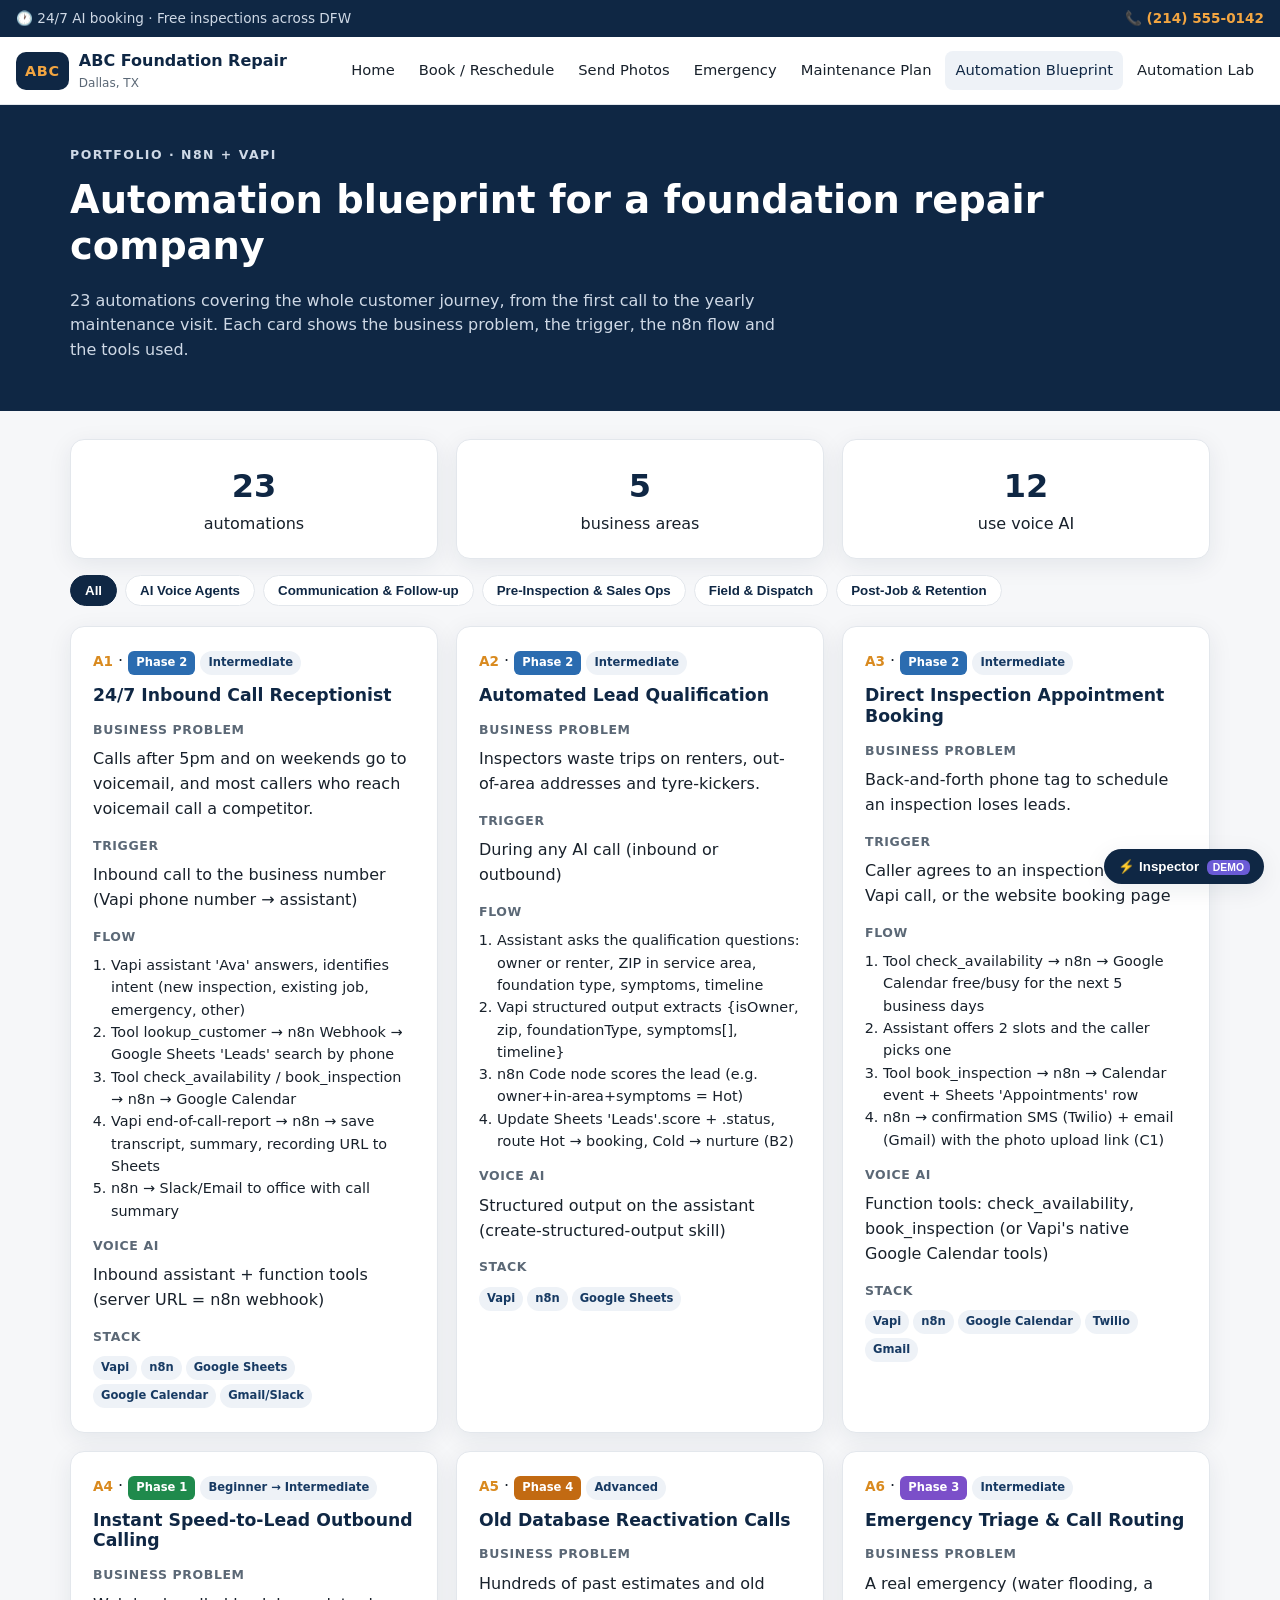
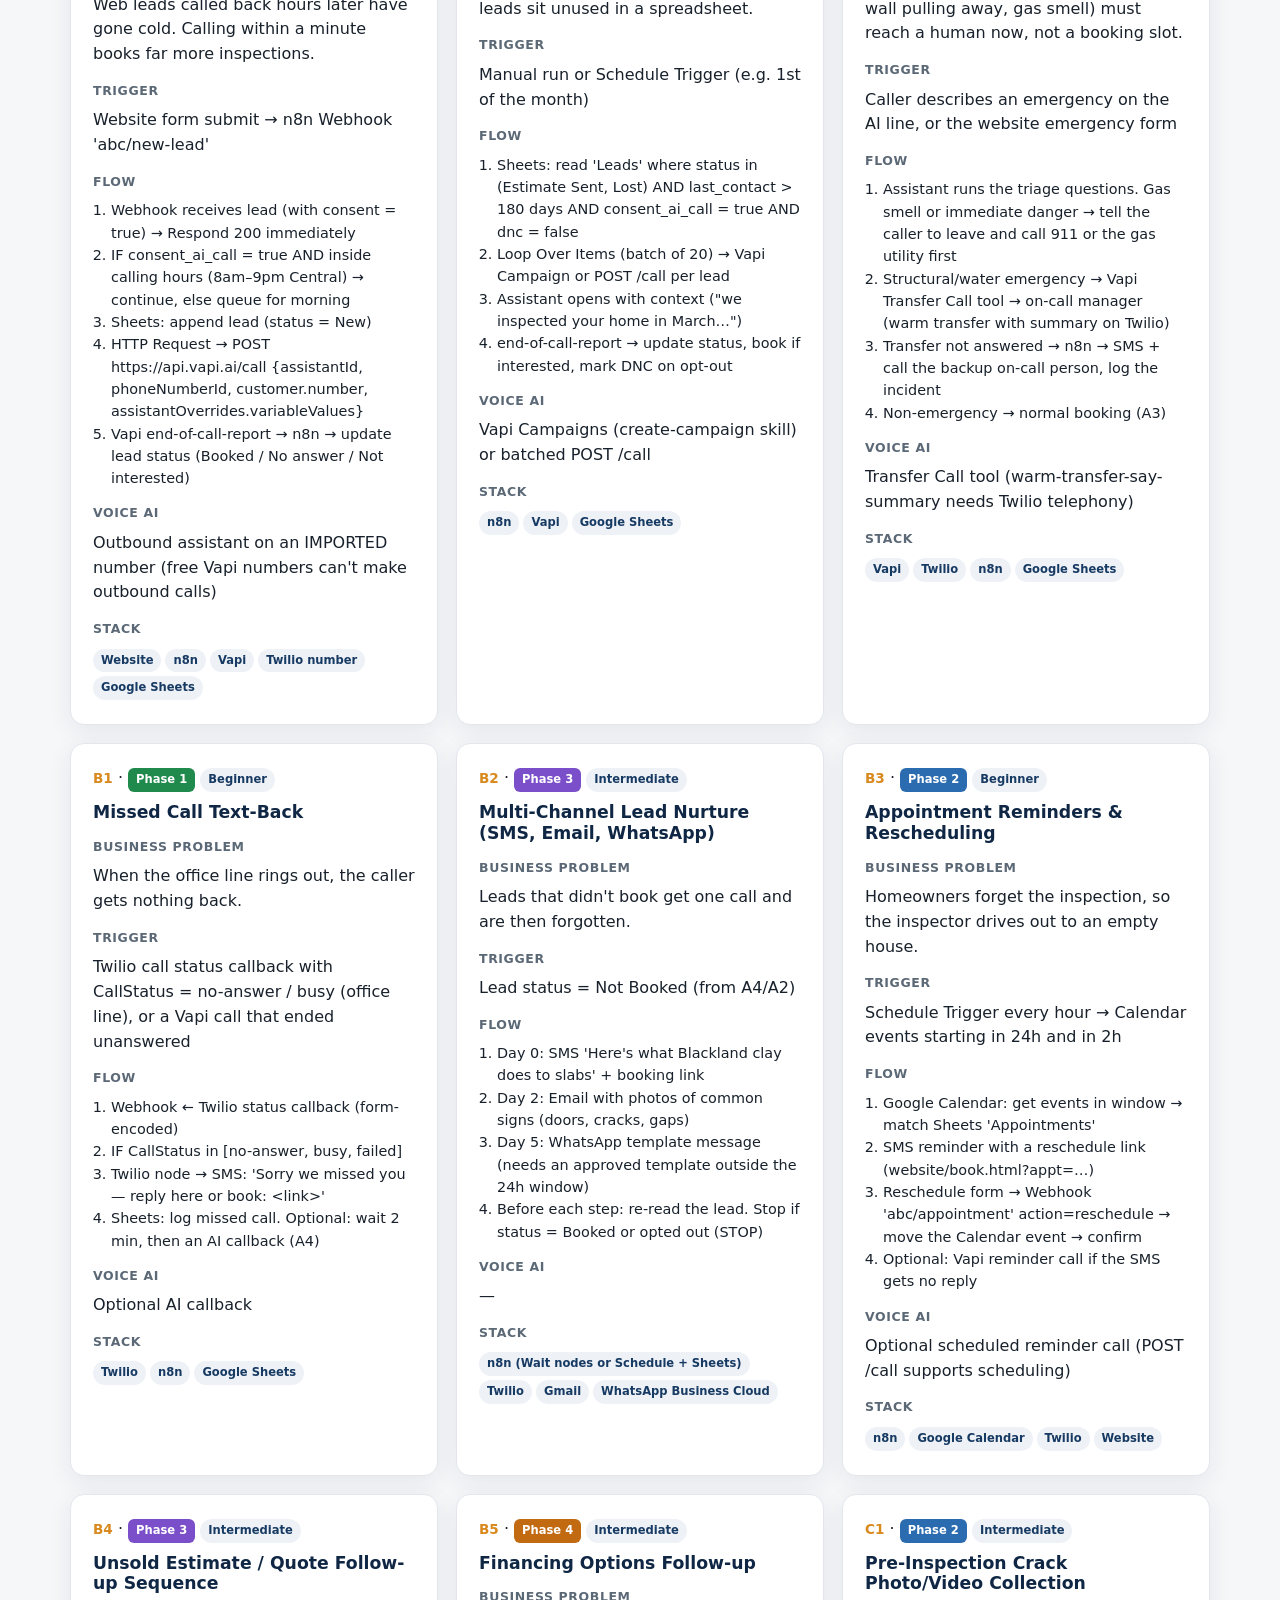
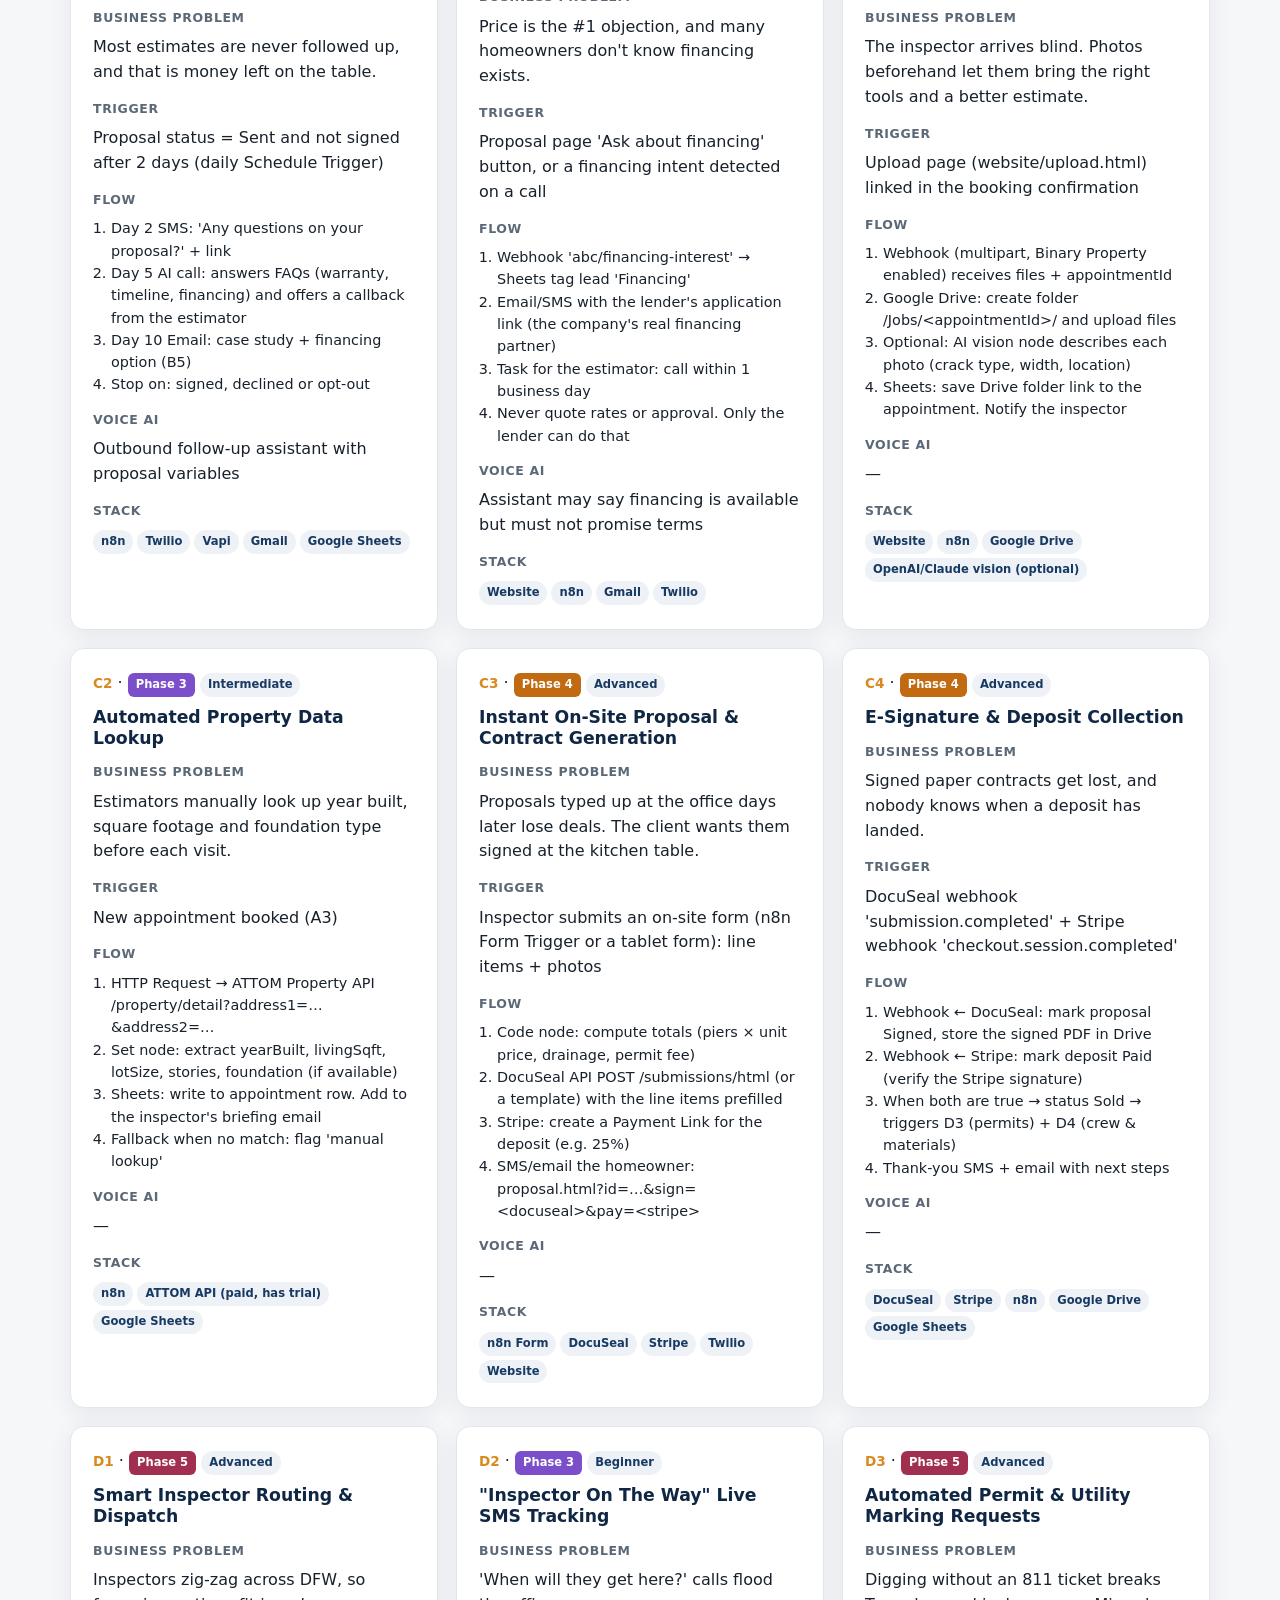
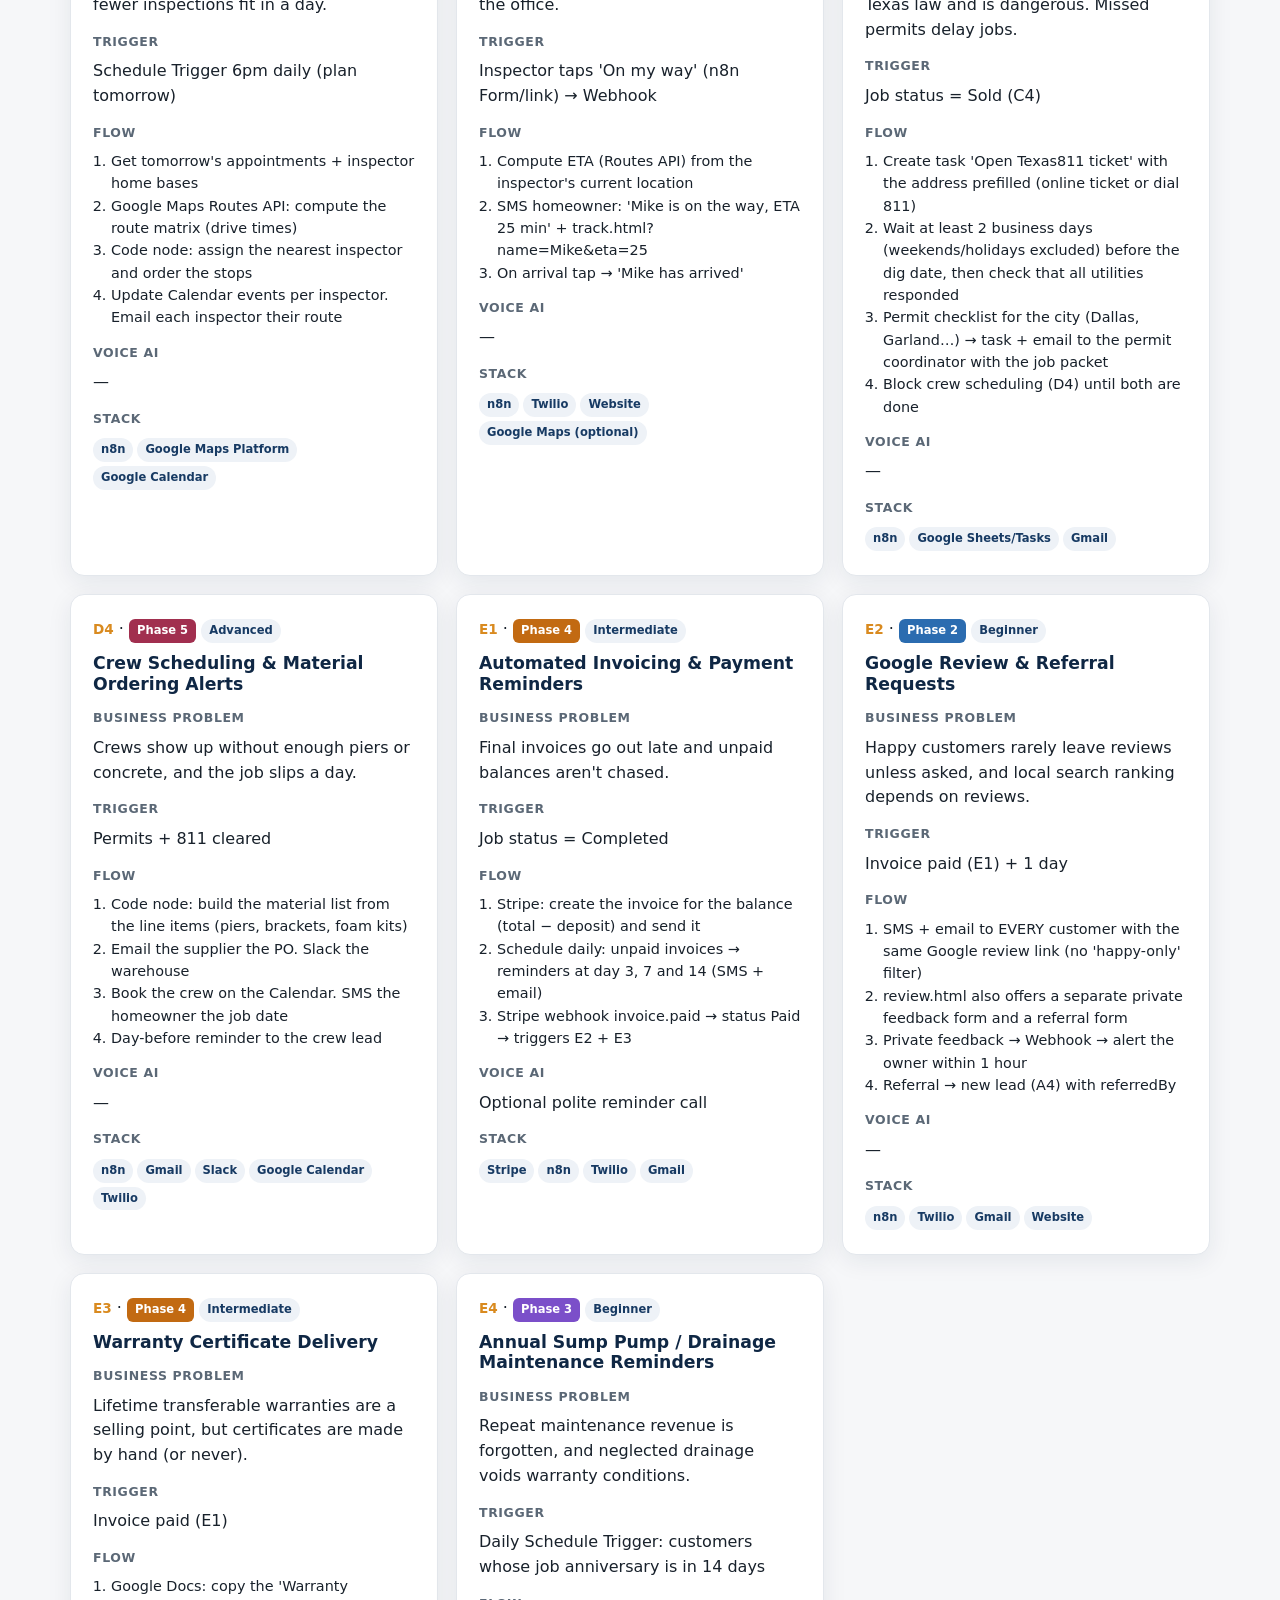
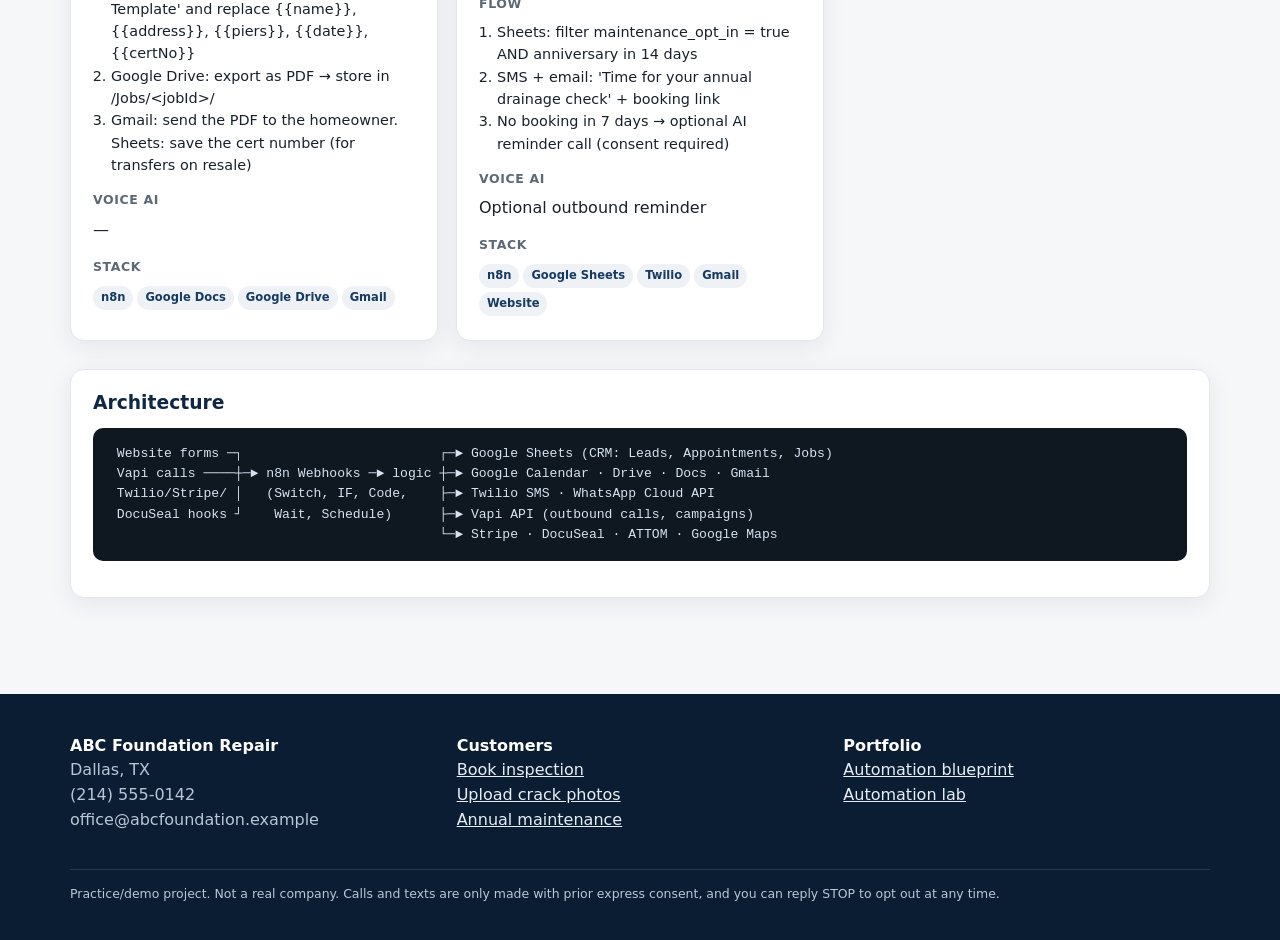
==== website/roadmap.html @ 09b23e8b "ABC Foundation Repair: practice website, Vapi prompt/tools and build docs Co-Authored-By: Claude Opu" ====
<!doctype html>
<html lang="en">
<head>
  <meta charset="utf-8"><meta name="viewport" content="width=device-width, initial-scale=1">
  <title>Automation Blueprint | ABC Foundation Repair</title>
  <link rel="stylesheet" href="assets/style.css">
</head>
<body>
<header id="site-header"></header>
<div class="page-head"><div class="container">
  <p class="eyebrow">Portfolio · n8n + Vapi</p>
  <h1>Automation blueprint for a foundation repair company</h1>
  <p>23 automations covering the whole customer journey, from the first call to the yearly maintenance visit. Each card shows the business problem, the trigger, the n8n flow and the tools used.</p>
</div></div>
<section style="padding-top:28px"><div class="container">
  <div class="grid-3" id="stats"></div>
  <div class="filters" id="filters"></div>
  <div class="grid-3" id="cards"></div>
  <div class="card" style="margin-top:28px">
    <h3>Architecture</h3>
<pre style="background:#0f1720;color:#d6e2f0;border-radius:10px;padding:16px;overflow:auto;font-size:.82rem">
 Website forms ─┐                         ┌─► Google Sheets (CRM: Leads, Appointments, Jobs)
 Vapi calls ────┼─► n8n Webhooks ─► logic ┼─► Google Calendar · Drive · Docs · Gmail
 Twilio/Stripe/ │   (Switch, IF, Code,    ├─► Twilio SMS · WhatsApp Cloud API
 DocuSeal hooks ┘    Wait, Schedule)      ├─► Vapi API (outbound calls, campaigns)
                                          └─► Stripe · DocuSeal · ATTOM · Google Maps
</pre>
  </div>
</div></section>
<footer id="site-footer"></footer>
<script src="assets/config.js"></script><script src="assets/automations.js"></script><script src="assets/app.js"></script>
<script>
  const A = ABC_AUTOMATIONS, cats = [...new Set(A.map(a => a.cat))];
  const e = ABC.escapeHtml;
  document.getElementById("stats").innerHTML = [
    [A.length, "automations"], [cats.length, "business areas"], [A.filter(a => a.vapi && a.vapi !== "—").length, "use voice AI"]
  ].map(([n, l]) => `<div class="card stat"><b>${n}</b>${l}</div>`).join("");
  let current = "All";
  function draw() {
    document.getElementById("filters").innerHTML = ["All", ...cats].map(c => `<button class="${c === current ? "on" : ""}" data-c="${e(c)}">${e(c)}</button>`).join("");
    document.querySelectorAll("#filters button").forEach(b => b.onclick = () => { current = b.dataset.c; draw(); });
    document.getElementById("cards").innerHTML = A.filter(a => current === "All" || a.cat === current).map(a => `
      <article class="card auto-card">
        <div><span class="id">${a.id}</span> · <span class="phase phase-${a.phase}">Phase ${a.phase}</span> <span class="pill">${e(a.level)}</span></div>
        <h3>${e(a.title)}</h3>
        <div class="k">Business problem</div><div>${e(a.problem)}</div>
        <div class="k">Trigger</div><div>${e(a.trigger)}</div>
        <div class="k">Flow</div><ol>${a.flow.map(s => `<li>${e(s)}</li>`).join("")}</ol>
        <div class="k">Voice AI</div><div>${e(a.vapi)}</div>
        <div class="k">Stack</div><div>${a.tools.map(t => `<span class="pill">${e(t)}</span>`).join("")}</div>
      </article>`).join("");
  }
  draw();
</script>
</body>
</html>
---- website/assets/style.css ----
:root {
  --navy: #0f2744; --navy-2: #173a63; --amber: #f2a541; --amber-d: #d98a1f;
  --bg: #f6f7f9; --card: #ffffff; --ink: #18212b; --muted: #5b6876; --line: #e3e7ec;
  --ok: #1f8a4c; --err: #c23b3b; --demo: #6b5bd6; --radius: 14px;
  --shadow: 0 6px 24px rgba(15, 39, 68, .08);
}
* { box-sizing: border-box; }
html { scroll-behavior: smooth; }
body { margin: 0; font: 16px/1.55 "Inter", system-ui, -apple-system, Segoe UI, Roboto, sans-serif; color: var(--ink); background: var(--bg); }
a { color: var(--navy-2); }
img { max-width: 100%; display: block; }
.container { width: min(1140px, 100% - 32px); margin-inline: auto; }
h1, h2, h3 { line-height: 1.2; margin: 0 0 .5em; color: var(--navy); }
h1 { font-size: clamp(2rem, 4.5vw, 3.1rem); }
h2 { font-size: clamp(1.5rem, 3vw, 2.1rem); }
p { margin: 0 0 1em; }
.muted { color: var(--muted); }
.eyebrow { text-transform: uppercase; letter-spacing: .12em; font-size: .78rem; font-weight: 700; color: var(--amber-d); }

/* Header */
.topbar { background: var(--navy); color: #cfd9e6; font-size: .85rem; display: flex; justify-content: space-between; gap: 12px; padding: 8px 16px; flex-wrap: wrap; }
.topbar a { color: var(--amber); font-weight: 700; text-decoration: none; }
.nav { display: flex; align-items: center; justify-content: space-between; padding: 12px 16px; background: #fff; border-bottom: 1px solid var(--line); position: sticky; top: 0; z-index: 20; }
.brand { display: flex; align-items: center; gap: 10px; text-decoration: none; color: var(--navy); font-weight: 800; }
.brand small { display: block; font-weight: 500; color: var(--muted); font-size: .75rem; }
.logo { background: var(--navy); color: var(--amber); border-radius: 10px; padding: 8px 9px; font-size: .9rem; letter-spacing: .05em; }
.nav-links { display: flex; gap: 4px; flex-wrap: wrap; }
.nav-links a { text-decoration: none; color: var(--ink); padding: 8px 10px; border-radius: 8px; font-size: .92rem; font-weight: 500; }
.nav-links a:hover, .nav-links a.active { background: #eef2f7; color: var(--navy); }
.nav-toggle { display: none; background: none; border: 1px solid var(--line); border-radius: 8px; font-size: 1.2rem; padding: 4px 10px; cursor: pointer; }
@media (max-width: 900px) {
  .nav { flex-wrap: wrap; }
  .nav-toggle { display: block; }
  .nav-links { display: none; width: 100%; flex-direction: column; padding-top: 8px; }
  body.nav-open .nav-links { display: flex; }
}

/* Hero */
.hero { background: linear-gradient(120deg, rgba(15,39,68,.94), rgba(23,58,99,.86)), repeating-linear-gradient(135deg, #173a63 0 2px, #0f2744 2px 22px); color: #fff; padding: 56px 0; }
.hero h1 { color: #fff; }
.hero-grid { display: grid; grid-template-columns: 1.2fr 1fr; gap: 32px; align-items: start; }
@media (max-width: 900px) { .hero-grid { grid-template-columns: 1fr; } }
.hero p.lead { font-size: 1.15rem; color: #dbe5f0; }
.checks { list-style: none; padding: 0; margin: 18px 0; display: grid; grid-template-columns: 1fr 1fr; gap: 6px 16px; }
.checks li::before { content: "✔ "; color: var(--amber); font-weight: 700; }
@media (max-width: 520px) { .checks { grid-template-columns: 1fr; } }

/* Buttons */
.btn { display: inline-flex; align-items: center; justify-content: center; gap: 8px; border: 0; border-radius: 10px; padding: 12px 18px; font-weight: 700; font-size: 1rem; cursor: pointer; text-decoration: none; transition: transform .05s, background .2s; }
.btn:active { transform: translateY(1px); }
.btn-primary { background: var(--amber); color: #1d1300; }
.btn-primary:hover { background: var(--amber-d); }
.btn-dark { background: var(--navy); color: #fff; }
.btn-ghost { background: transparent; color: #fff; border: 2px solid rgba(255,255,255,.5); }
.btn-outline { background: #fff; color: var(--navy); border: 2px solid var(--navy); }
.btn-danger { background: var(--err); color: #fff; }
.btn:disabled { opacity: .6; cursor: progress; }
.btn-row { display: flex; gap: 10px; flex-wrap: wrap; }

/* Cards & forms */
.card { background: var(--card); border: 1px solid var(--line); border-radius: var(--radius); padding: 22px; box-shadow: var(--shadow); color: var(--ink); }
.card h3 { margin-top: 0; }
.form-card h2 { font-size: 1.4rem; }
label { display: block; font-weight: 600; font-size: .9rem; margin: 10px 0 4px; }
input, select, textarea { width: 100%; padding: 11px 12px; border: 1px solid #cdd4dc; border-radius: 9px; font: inherit; background: #fff; color: var(--ink); }
input:focus, select:focus, textarea:focus { outline: 3px solid rgba(242,165,65,.35); border-color: var(--amber-d); }
textarea { min-height: 90px; resize: vertical; }
.row2 { display: grid; grid-template-columns: 1fr 1fr; gap: 10px; }
@media (max-width: 520px) { .row2 { grid-template-columns: 1fr; } }
.consent { display: flex; gap: 10px; align-items: flex-start; font-weight: 400; font-size: .8rem; color: var(--muted); margin-top: 12px; }
.consent input { width: auto; margin-top: 3px; }
.form-msg { margin-top: 10px; font-weight: 600; }
.form-msg.ok { color: var(--ok); } .form-msg.err { color: var(--err); }
.note { font-size: .82rem; color: var(--muted); margin-top: 10px; }

/* Sections */
section { padding: 56px 0; }
.grid-3 { display: grid; grid-template-columns: repeat(3, 1fr); gap: 18px; }
.grid-2 { display: grid; grid-template-columns: repeat(2, 1fr); gap: 18px; }
@media (max-width: 900px) { .grid-3 { grid-template-columns: 1fr 1fr; } }
@media (max-width: 620px) { .grid-3, .grid-2 { grid-template-columns: 1fr; } }
.svc .icon { font-size: 1.8rem; }
.steps { counter-reset: s; }
.steps .card { position: relative; padding-top: 34px; }
.steps .card::before { counter-increment: s; content: counter(s); position: absolute; top: -14px; left: 18px; background: var(--amber); color: #1d1300; width: 32px; height: 32px; border-radius: 50%; display: grid; place-items: center; font-weight: 800; }
.band { background: var(--navy); color: #fff; }
.band h2 { color: #fff; }
.quote { font-style: italic; }
details { background: #fff; border: 1px solid var(--line); border-radius: 10px; padding: 14px 16px; margin-bottom: 10px; }
summary { font-weight: 700; cursor: pointer; color: var(--navy); }
.page-head { background: var(--navy); color: #fff; padding: 40px 0 32px; }
.page-head h1 { color: #fff; font-size: clamp(1.7rem, 3.5vw, 2.4rem); }
.page-head p { color: #cfd9e6; max-width: 720px; }
.alert { border-radius: 12px; padding: 14px 16px; border: 1px solid; }
.alert-red { background: #fdecec; border-color: #f3b6b6; color: #7a1f1f; }
.alert-amber { background: #fff6e8; border-color: #f6d29b; color: #6b4200; }
.pill { display: inline-block; font-size: .72rem; font-weight: 700; padding: 3px 8px; border-radius: 999px; background: #eef2f7; color: var(--navy-2); margin: 2px 4px 2px 0; }

/* Stars */
.stars { display: flex; gap: 6px; font-size: 2.2rem; }
.stars button { background: none; border: 0; cursor: pointer; color: #cfd5dc; padding: 0; font-size: inherit; }
.stars button.on { color: var(--amber); }

/* Tracking */
.track-bar { height: 10px; background: #e6ebf1; border-radius: 99px; overflow: hidden; margin: 14px 0; }
.track-bar span { display: block; height: 100%; background: var(--amber); border-radius: 99px; transition: width 1s; }
.timeline { list-style: none; padding: 0; margin: 0; }
.timeline li { padding: 8px 0 8px 28px; position: relative; color: var(--muted); }
.timeline li::before { content: ""; position: absolute; left: 6px; top: 14px; width: 10px; height: 10px; border-radius: 50%; background: #cfd5dc; }
.timeline li.done { color: var(--ink); font-weight: 600; }
.timeline li.done::before { background: var(--ok); }

/* Tables */
table { width: 100%; border-collapse: collapse; }
th, td { text-align: left; padding: 10px; border-bottom: 1px solid var(--line); font-size: .95rem; }
th { color: var(--muted); font-weight: 600; font-size: .8rem; text-transform: uppercase; letter-spacing: .05em; }
.table-wrap { overflow-x: auto; }

/* Blueprint / Lab */
.filters { display: flex; gap: 8px; flex-wrap: wrap; margin: 16px 0 20px; }
.filters button { border: 1px solid var(--line); background: #fff; border-radius: 999px; padding: 7px 14px; cursor: pointer; font-weight: 600; color: var(--navy); }
.filters button.on { background: var(--navy); color: #fff; border-color: var(--navy); }
.auto-card { display: flex; flex-direction: column; gap: 8px; }
.auto-card .id { font-weight: 800; color: var(--amber-d); font-size: .85rem; }
.auto-card h3 { font-size: 1.08rem; margin: 0; }
.auto-card ol { margin: 0; padding-left: 18px; font-size: .9rem; }
.auto-card .k { font-size: .78rem; font-weight: 700; color: var(--muted); text-transform: uppercase; letter-spacing: .05em; margin-top: 6px; }
.auto-card pre, #inspector pre { background: #0f1720; color: #d6e2f0; border-radius: 8px; padding: 10px; font-size: .75rem; overflow: auto; max-height: 220px; margin: 0; }
.phase { display: inline-block; font-size: .72rem; font-weight: 800; padding: 3px 8px; border-radius: 6px; color: #fff; }
.phase-1 { background: #1f8a4c; } .phase-2 { background: #2b6cb0; } .phase-3 { background: #7b4fc9; } .phase-4 { background: #c26a12; } .phase-5 { background: #a12f4f; }
.stat { text-align: center; }
.stat b { display: block; font-size: 2rem; color: var(--navy); }

/* Inspector */
#inspector { position: fixed; right: 16px; bottom: 16px; z-index: 50; width: min(440px, calc(100vw - 32px)); }
#inspector-toggle { float: right; background: var(--navy); color: #fff; border: 0; border-radius: 999px; padding: 10px 14px; font-weight: 700; cursor: pointer; box-shadow: var(--shadow); }
#inspector-body { display: none; clear: both; margin-top: 8px; background: #fff; border: 1px solid var(--line); border-radius: 14px; box-shadow: 0 10px 40px rgba(0,0,0,.18); padding: 12px; max-height: 60vh; overflow: auto; }
#inspector.open #inspector-body { display: block; }
.insp-head { display: flex; justify-content: space-between; align-items: center; }
.insp-head button { background: none; border: 1px solid var(--line); border-radius: 6px; cursor: pointer; font-size: .75rem; }
.insp-hint { font-size: .78rem; color: var(--muted); margin: 6px 0 10px; }
.insp-item { border-left: 4px solid var(--line); padding: 6px 0 10px 10px; margin-bottom: 10px; }
.insp-item.ok { border-color: var(--ok); } .insp-item.err { border-color: var(--err); } .insp-item.demo { border-color: var(--demo); }
.insp-meta { font-size: .75rem; word-break: break-all; }
.insp-status { font-size: .78rem; font-weight: 700; margin: 4px 0; }
.insp-resp { font-size: .75rem; font-weight: 700; margin: 6px 0 2px; }
.badge { font-size: .65rem; padding: 2px 6px; border-radius: 6px; margin-left: 4px; }
.badge.demo { background: var(--demo); } .badge.test { background: var(--amber-d); } .badge.live { background: var(--ok); }

/* Footer */
footer { background: #0b1d33; color: #b9c6d6; padding: 40px 0 24px; margin-top: 40px; }
footer a { color: #e7eef7; }
footer strong { color: #fff; }
.footer-grid { display: grid; grid-template-columns: repeat(3, 1fr); gap: 20px; }
@media (max-width: 620px) { .footer-grid { grid-template-columns: 1fr; } }
.fine { font-size: .78rem; margin-top: 20px; border-top: 1px solid #22395a; padding-top: 14px; }
.grid-2 > *, .grid-3 > *, .hero-grid > * { min-width: 0; }
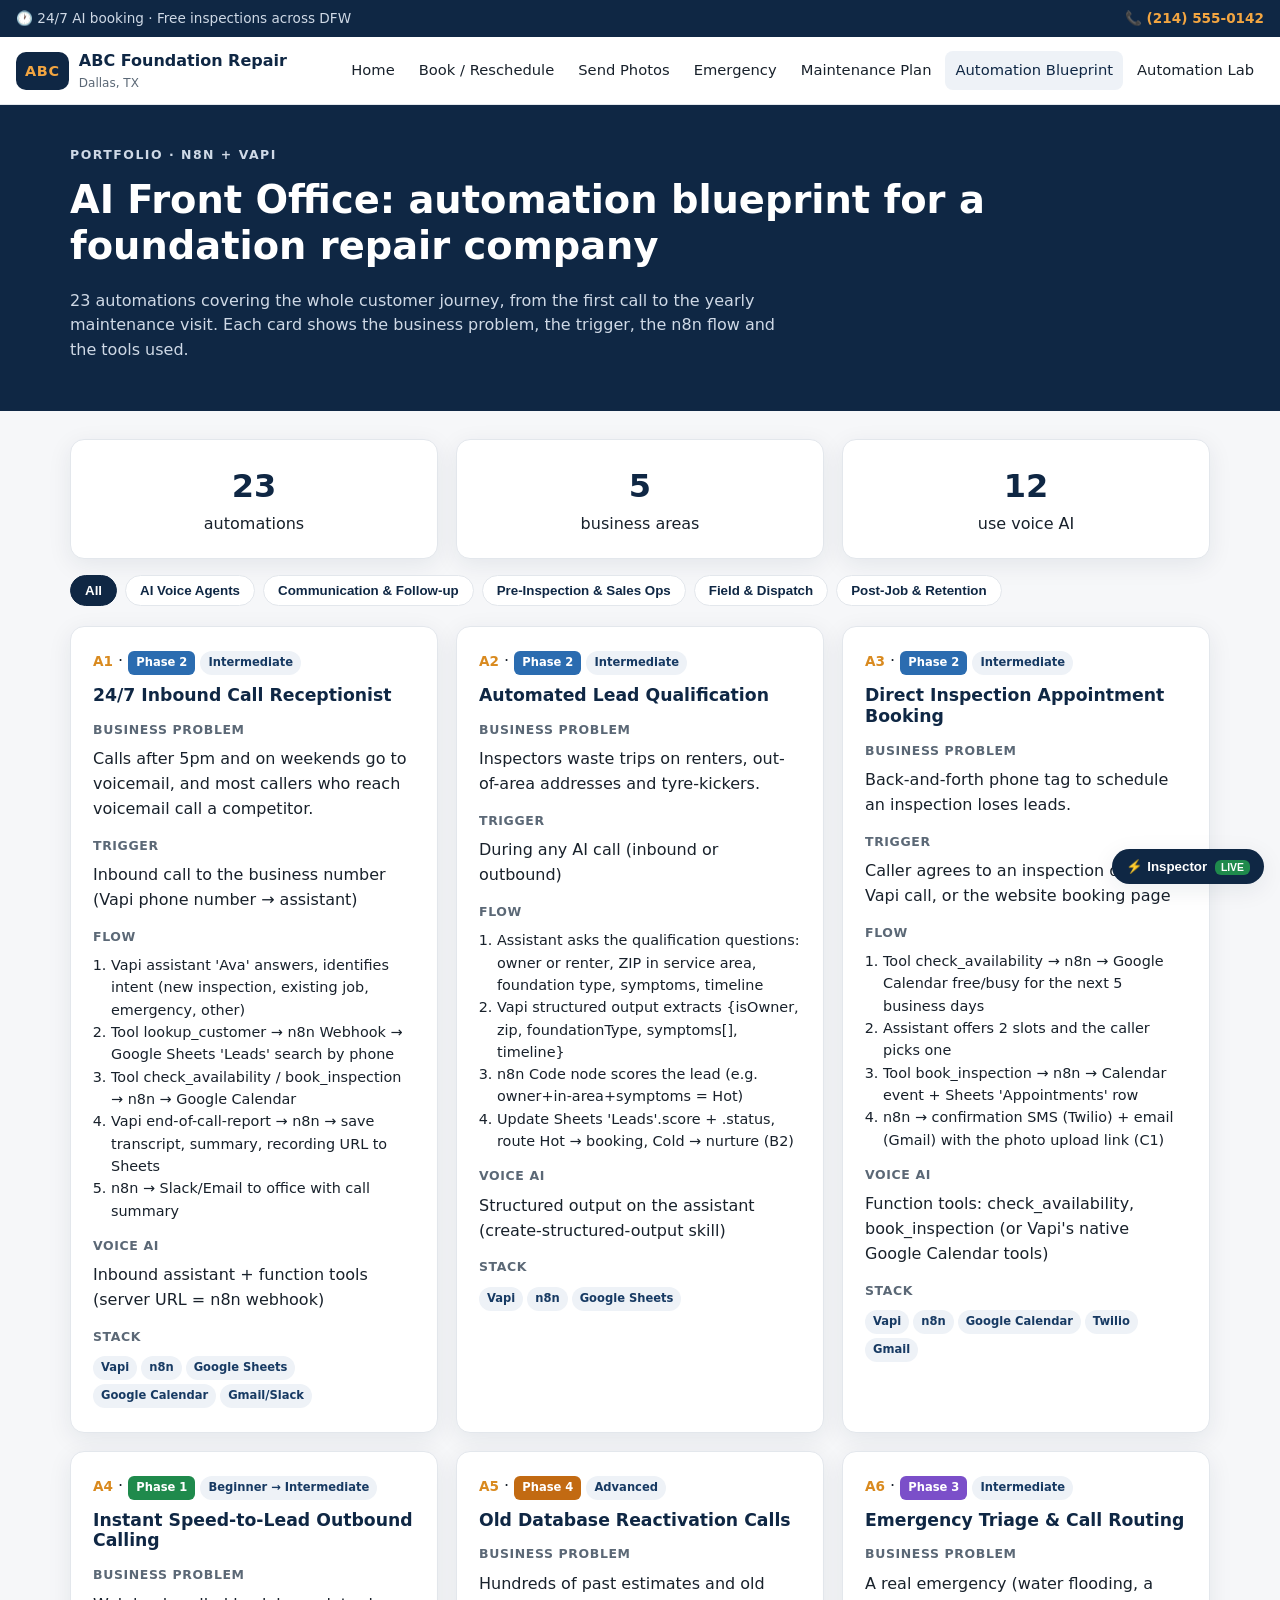
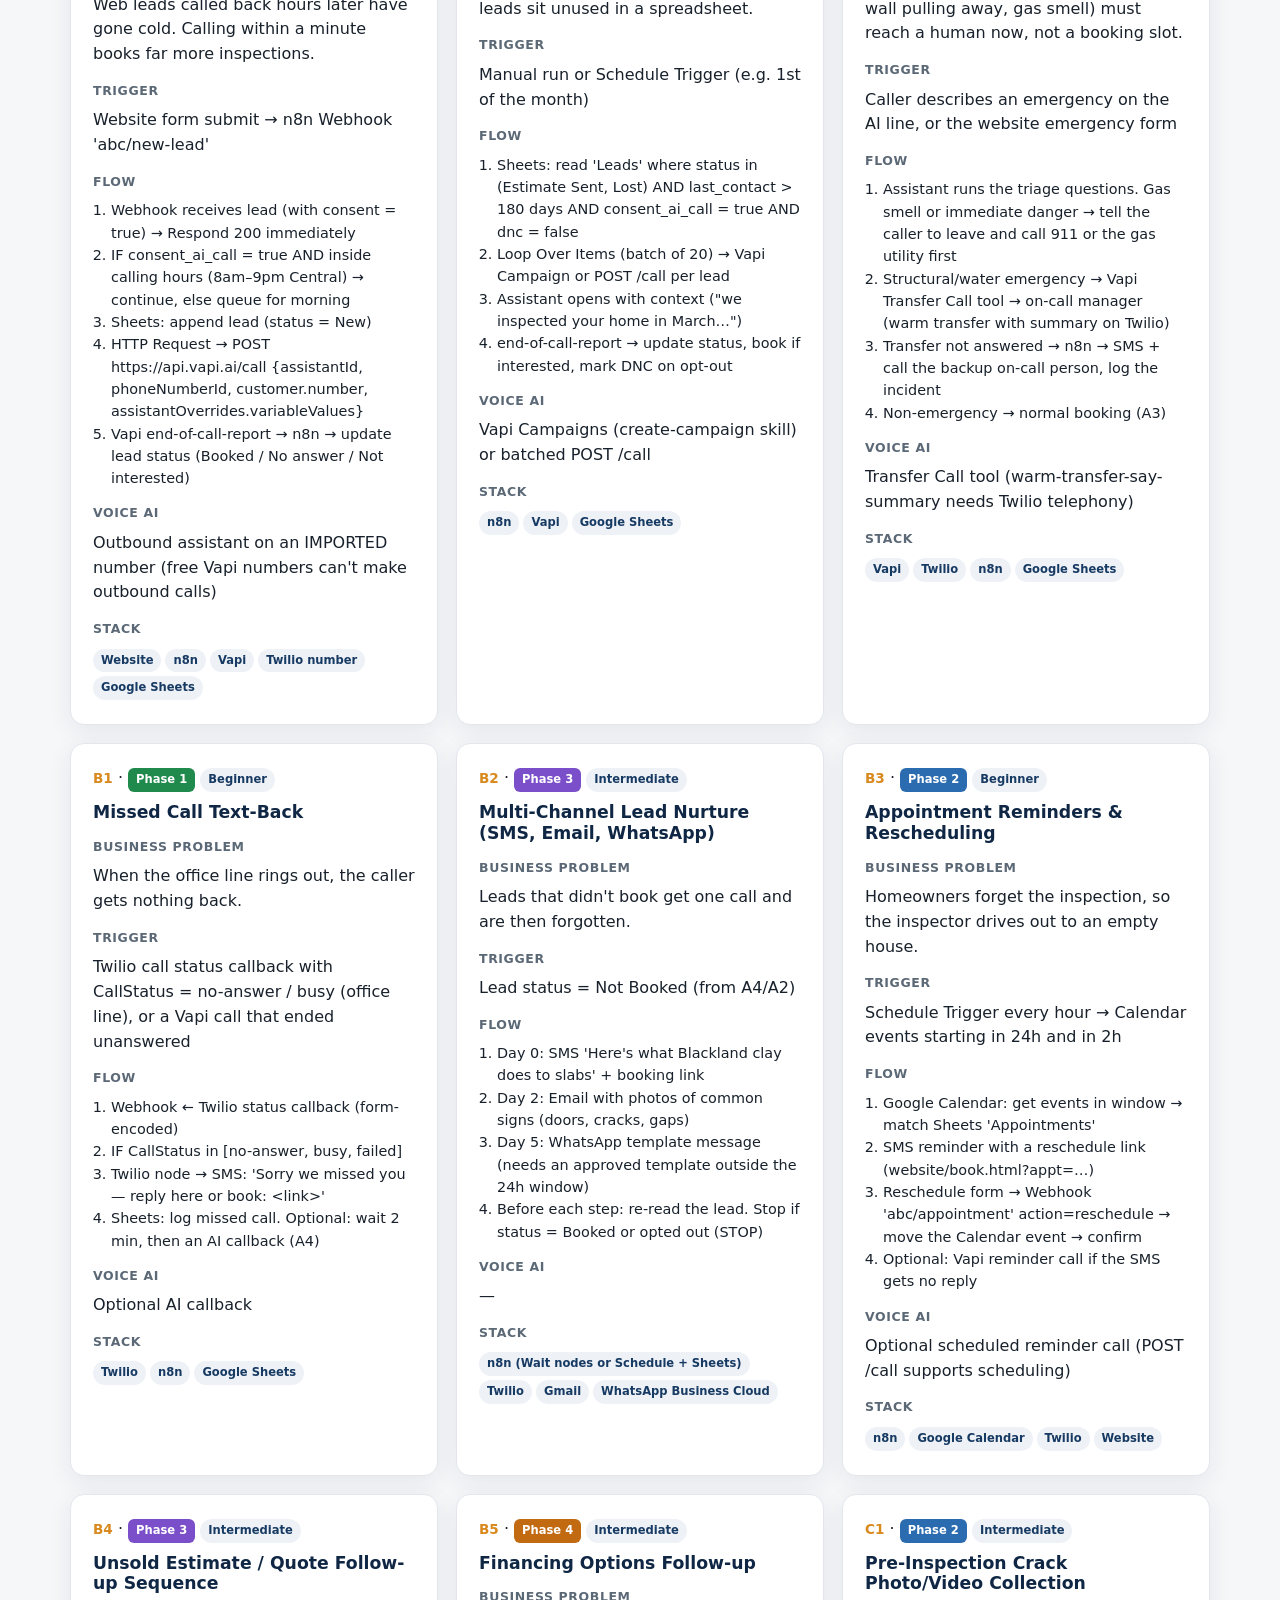
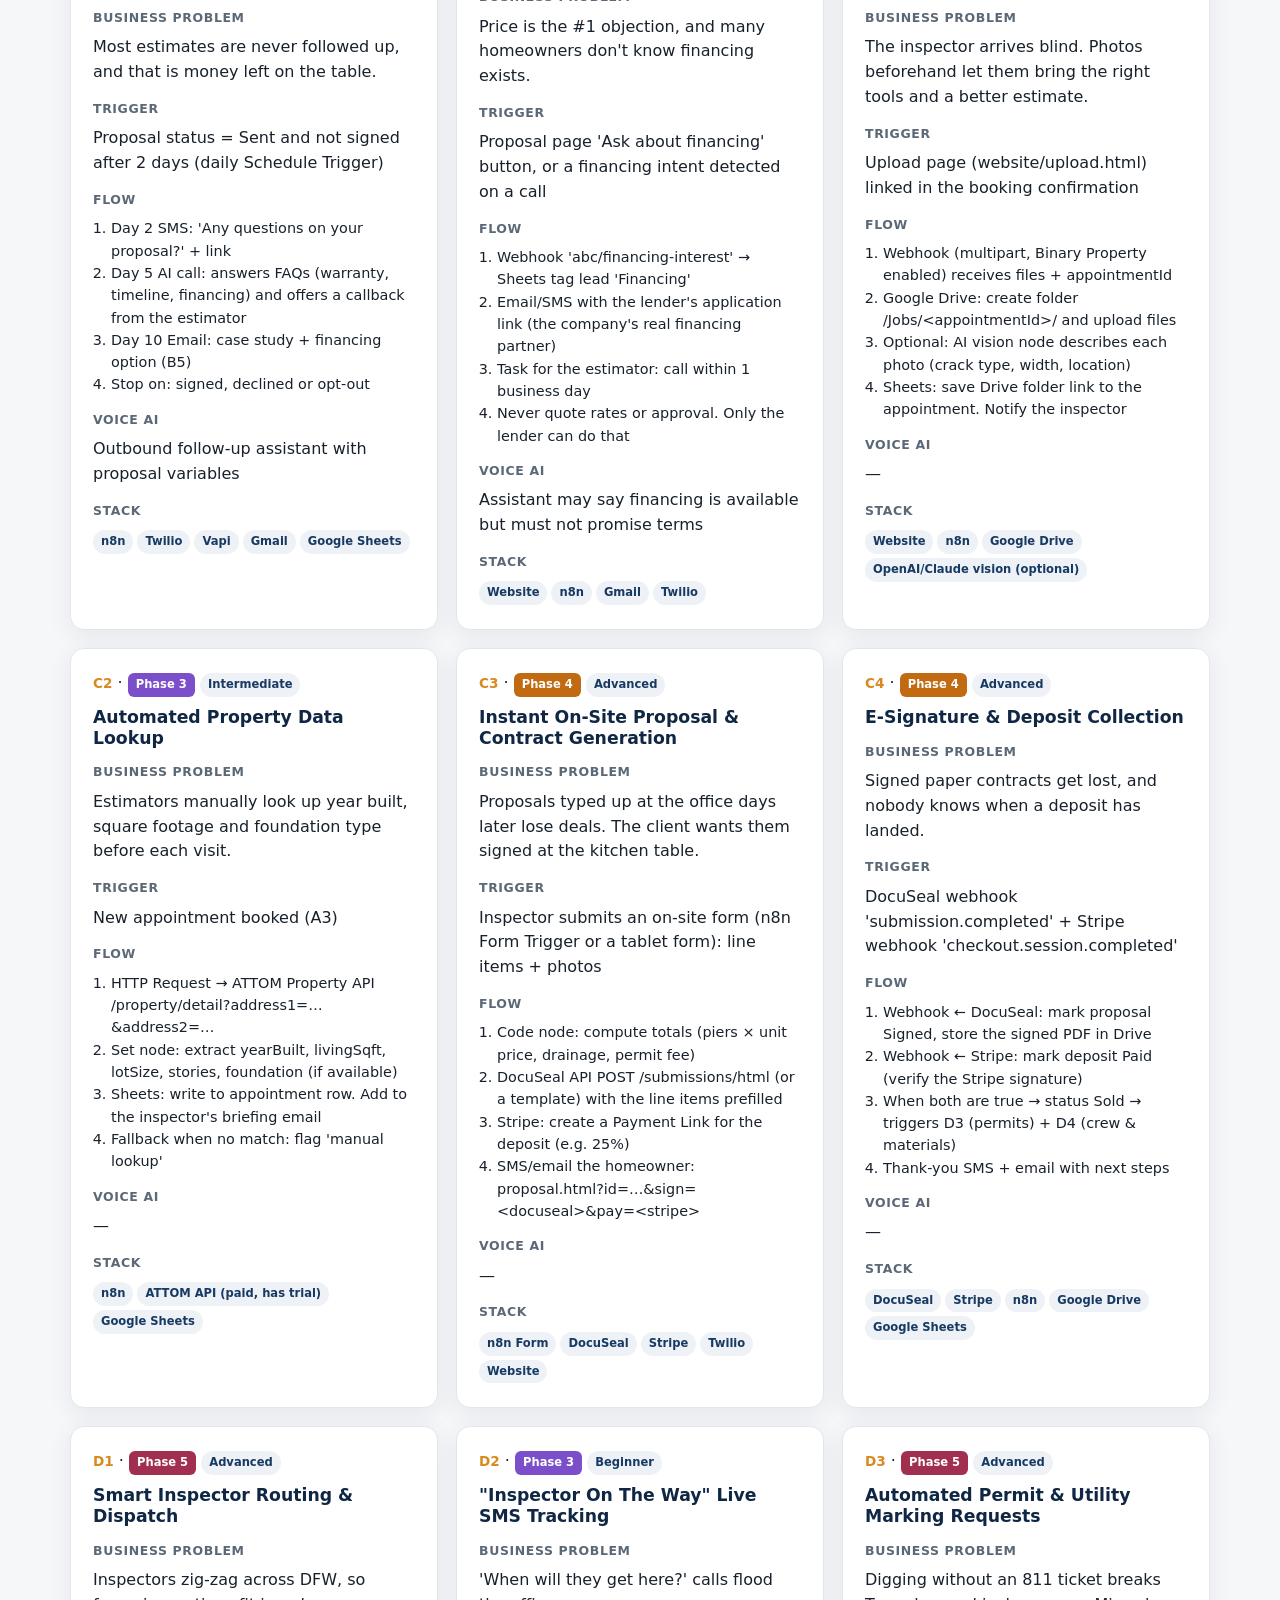
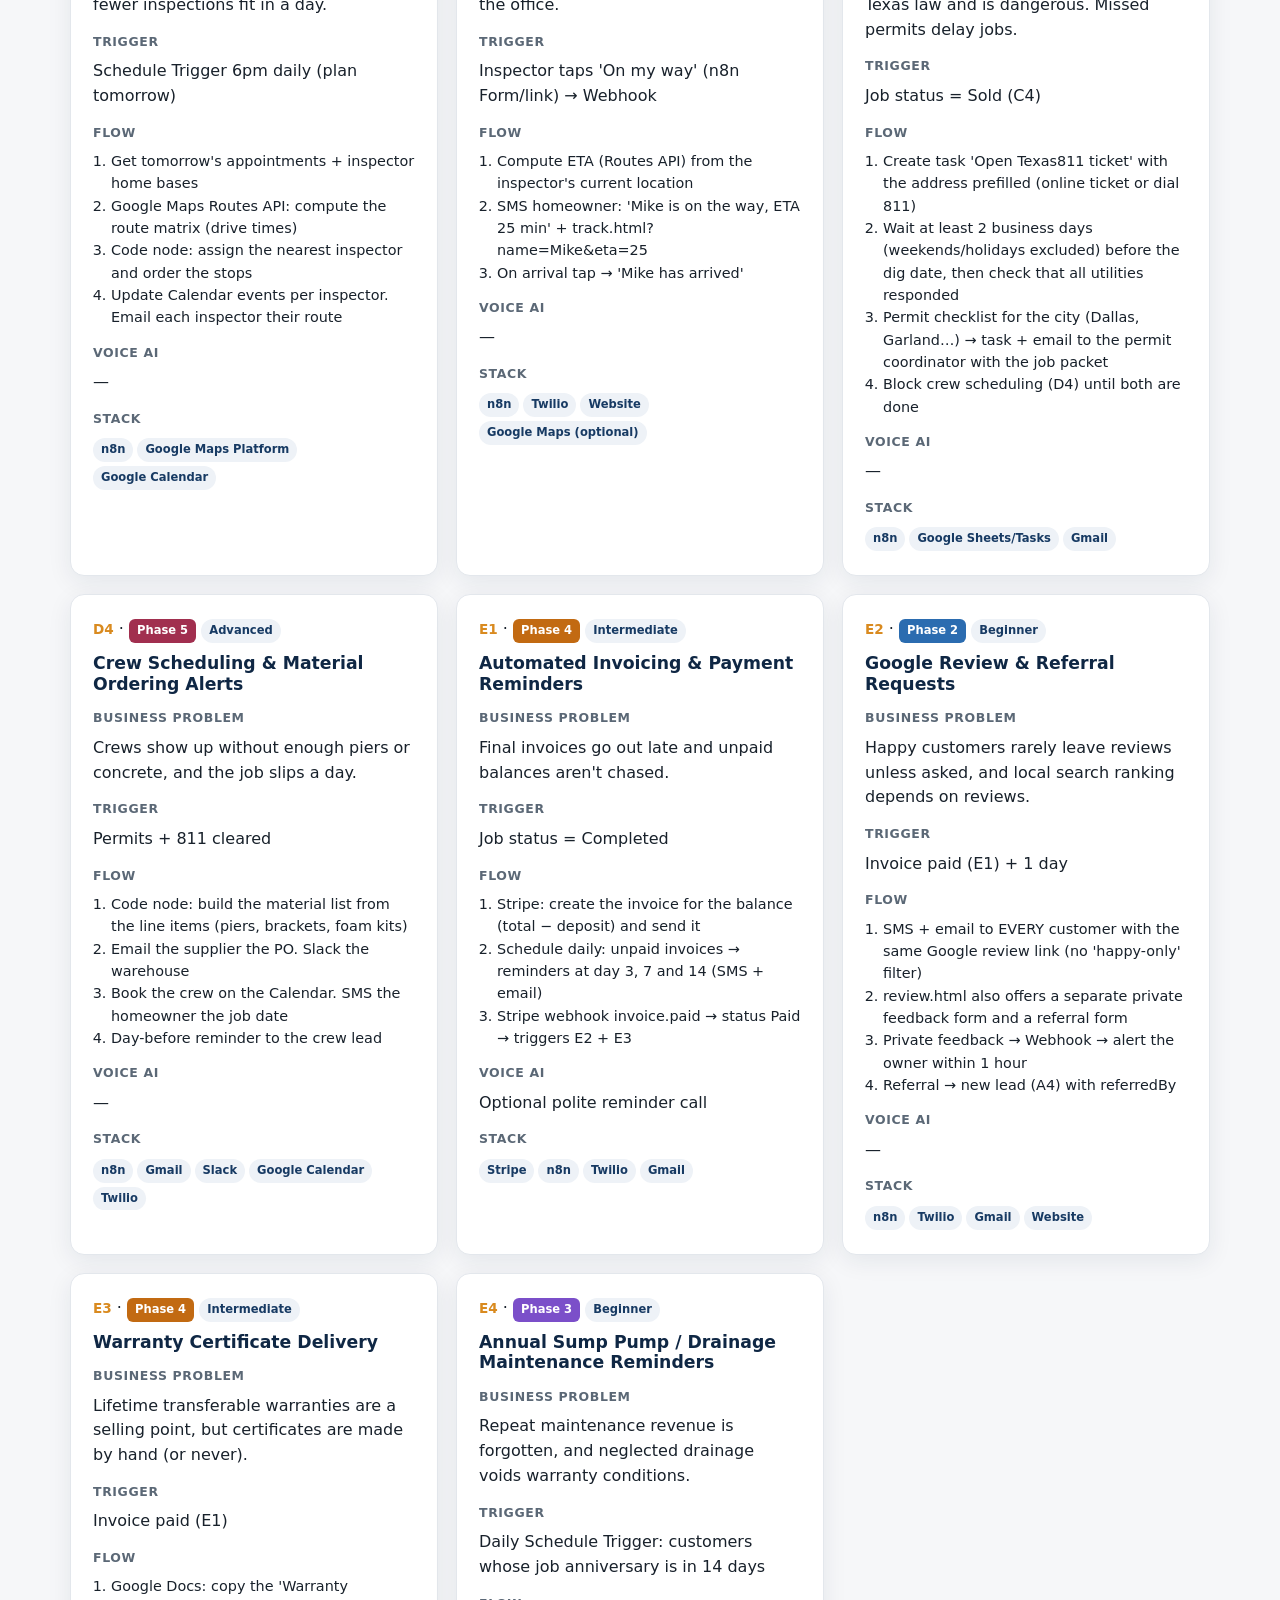
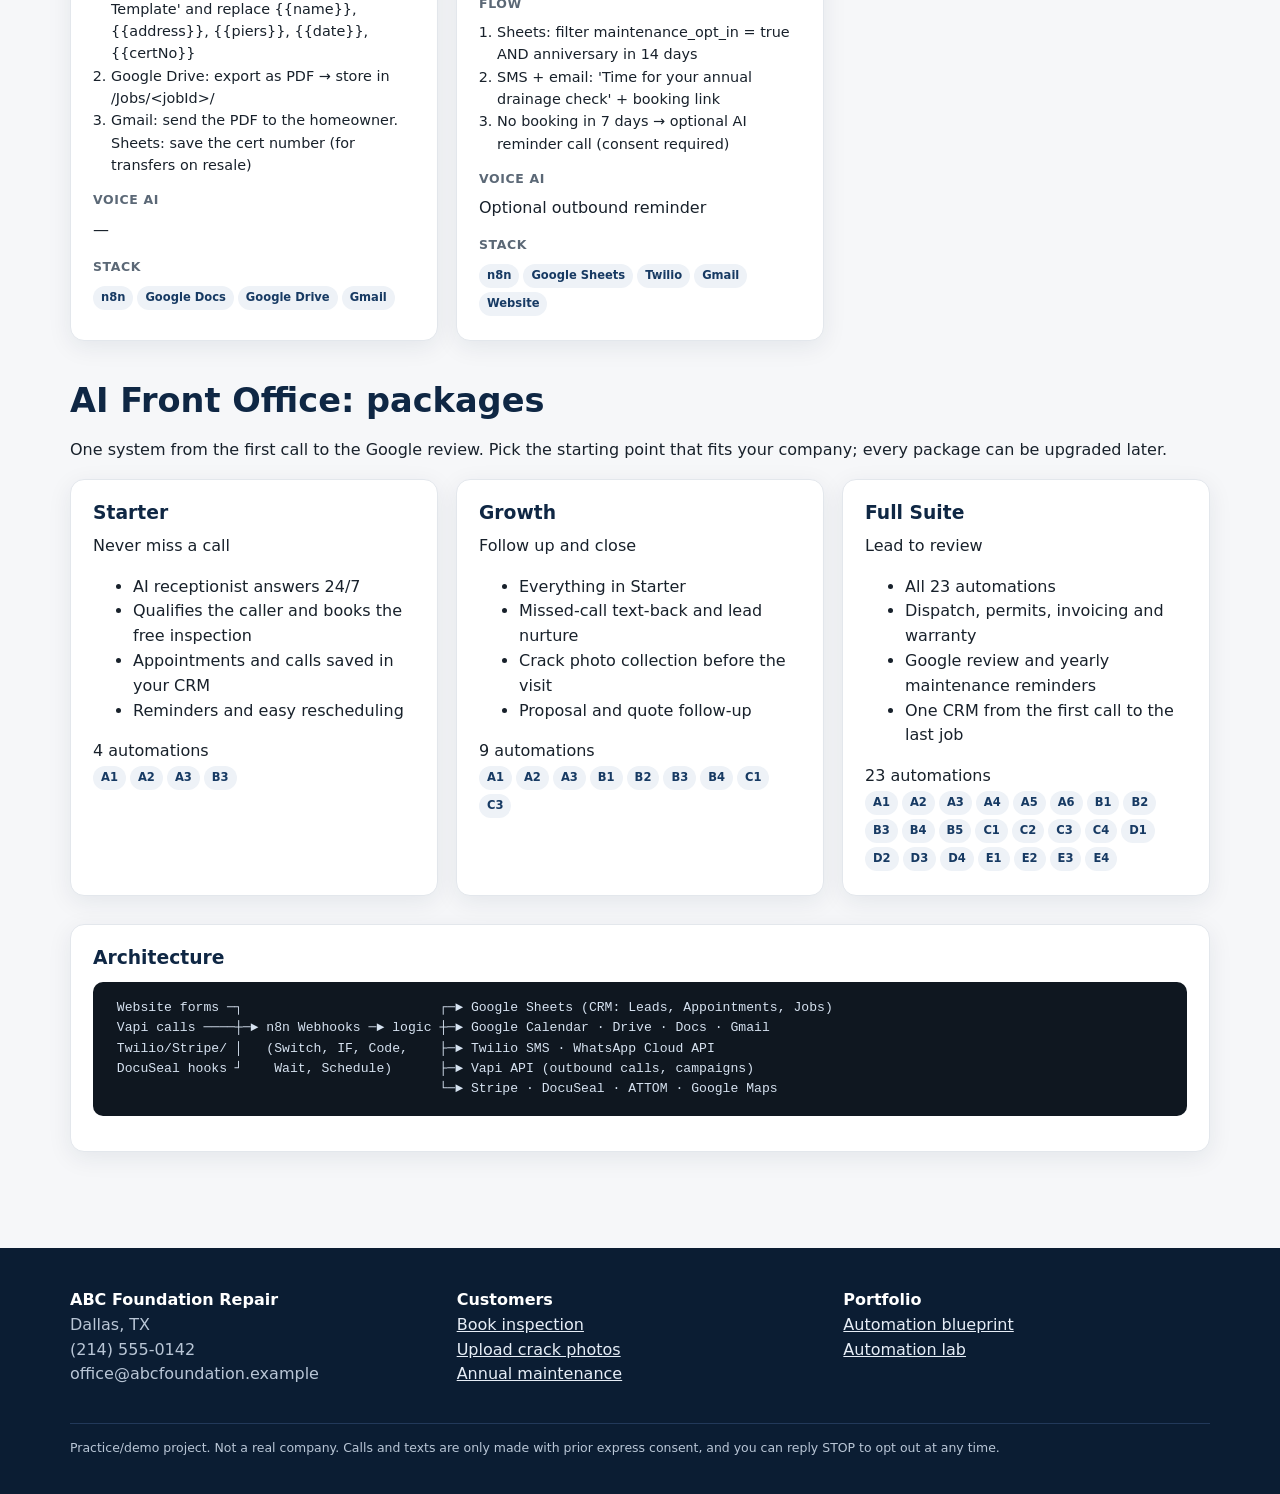
==== commit 0636e649: "Mark T4/T5 done (Ava + end-of-call report) and add AI Front Office packages to roadmap Co-Authored-B" ====
--- a/website/roadmap.html
+++ b/website/roadmap.html
@@ -9,13 +9,16 @@
 <header id="site-header"></header>
 <div class="page-head"><div class="container">
   <p class="eyebrow">Portfolio · n8n + Vapi</p>
-  <h1>Automation blueprint for a foundation repair company</h1>
+  <h1>AI Front Office: automation blueprint for a foundation repair company</h1>
   <p>23 automations covering the whole customer journey, from the first call to the yearly maintenance visit. Each card shows the business problem, the trigger, the n8n flow and the tools used.</p>
 </div></div>
 <section style="padding-top:28px"><div class="container">
   <div class="grid-3" id="stats"></div>
   <div class="filters" id="filters"></div>
   <div class="grid-3" id="cards"></div>
+  <h2 style="margin-top:40px">AI Front Office: packages</h2>
+  <p>One system from the first call to the Google review. Pick the starting point that fits your company; every package can be upgraded later.</p>
+  <div class="grid-3" id="packages"></div>
   <div class="card" style="margin-top:28px">
     <h3>Architecture</h3>
 <pre style="background:#0f1720;color:#d6e2f0;border-radius:10px;padding:16px;overflow:auto;font-size:.82rem">
@@ -35,6 +38,22 @@
   document.getElementById("stats").innerHTML = [
     [A.length, "automations"], [cats.length, "business areas"], [A.filter(a => a.vapi && a.vapi !== "—").length, "use voice AI"]
   ].map(([n, l]) => `<div class="card stat"><b>${n}</b>${l}</div>`).join("");
+  const PACKAGES = [
+    { name: "Starter", tag: "Never miss a call", ids: ["A1", "A2", "A3", "B3"],
+      points: ["AI receptionist answers 24/7", "Qualifies the caller and books the free inspection", "Appointments and calls saved in your CRM", "Reminders and easy rescheduling"] },
+    { name: "Growth", tag: "Follow up and close", ids: ["A1", "A2", "A3", "B1", "B2", "B3", "B4", "C1", "C3"],
+      points: ["Everything in Starter", "Missed-call text-back and lead nurture", "Crack photo collection before the visit", "Proposal and quote follow-up"] },
+    { name: "Full Suite", tag: "Lead to review", ids: A.map(a => a.id),
+      points: ["All " + A.length + " automations", "Dispatch, permits, invoicing and warranty", "Google review and yearly maintenance reminders", "One CRM from the first call to the last job"] }
+  ];
+  document.getElementById("packages").innerHTML = PACKAGES.map(p => `
+    <article class="card">
+      <h3>${e(p.name)}</h3>
+      <div class="k">${e(p.tag)}</div>
+      <ul>${p.points.map(s => `<li>${e(s)}</li>`).join("")}</ul>
+      <div class="k">${p.ids.length} automations</div>
+      <div>${p.ids.map(i => `<span class="pill">${e(i)}</span>`).join("")}</div>
+    </article>`).join("");
   let current = "All";
   function draw() {
     document.getElementById("filters").innerHTML = ["All", ...cats].map(c => `<button class="${c === current ? "on" : ""}" data-c="${e(c)}">${e(c)}</button>`).join("");
